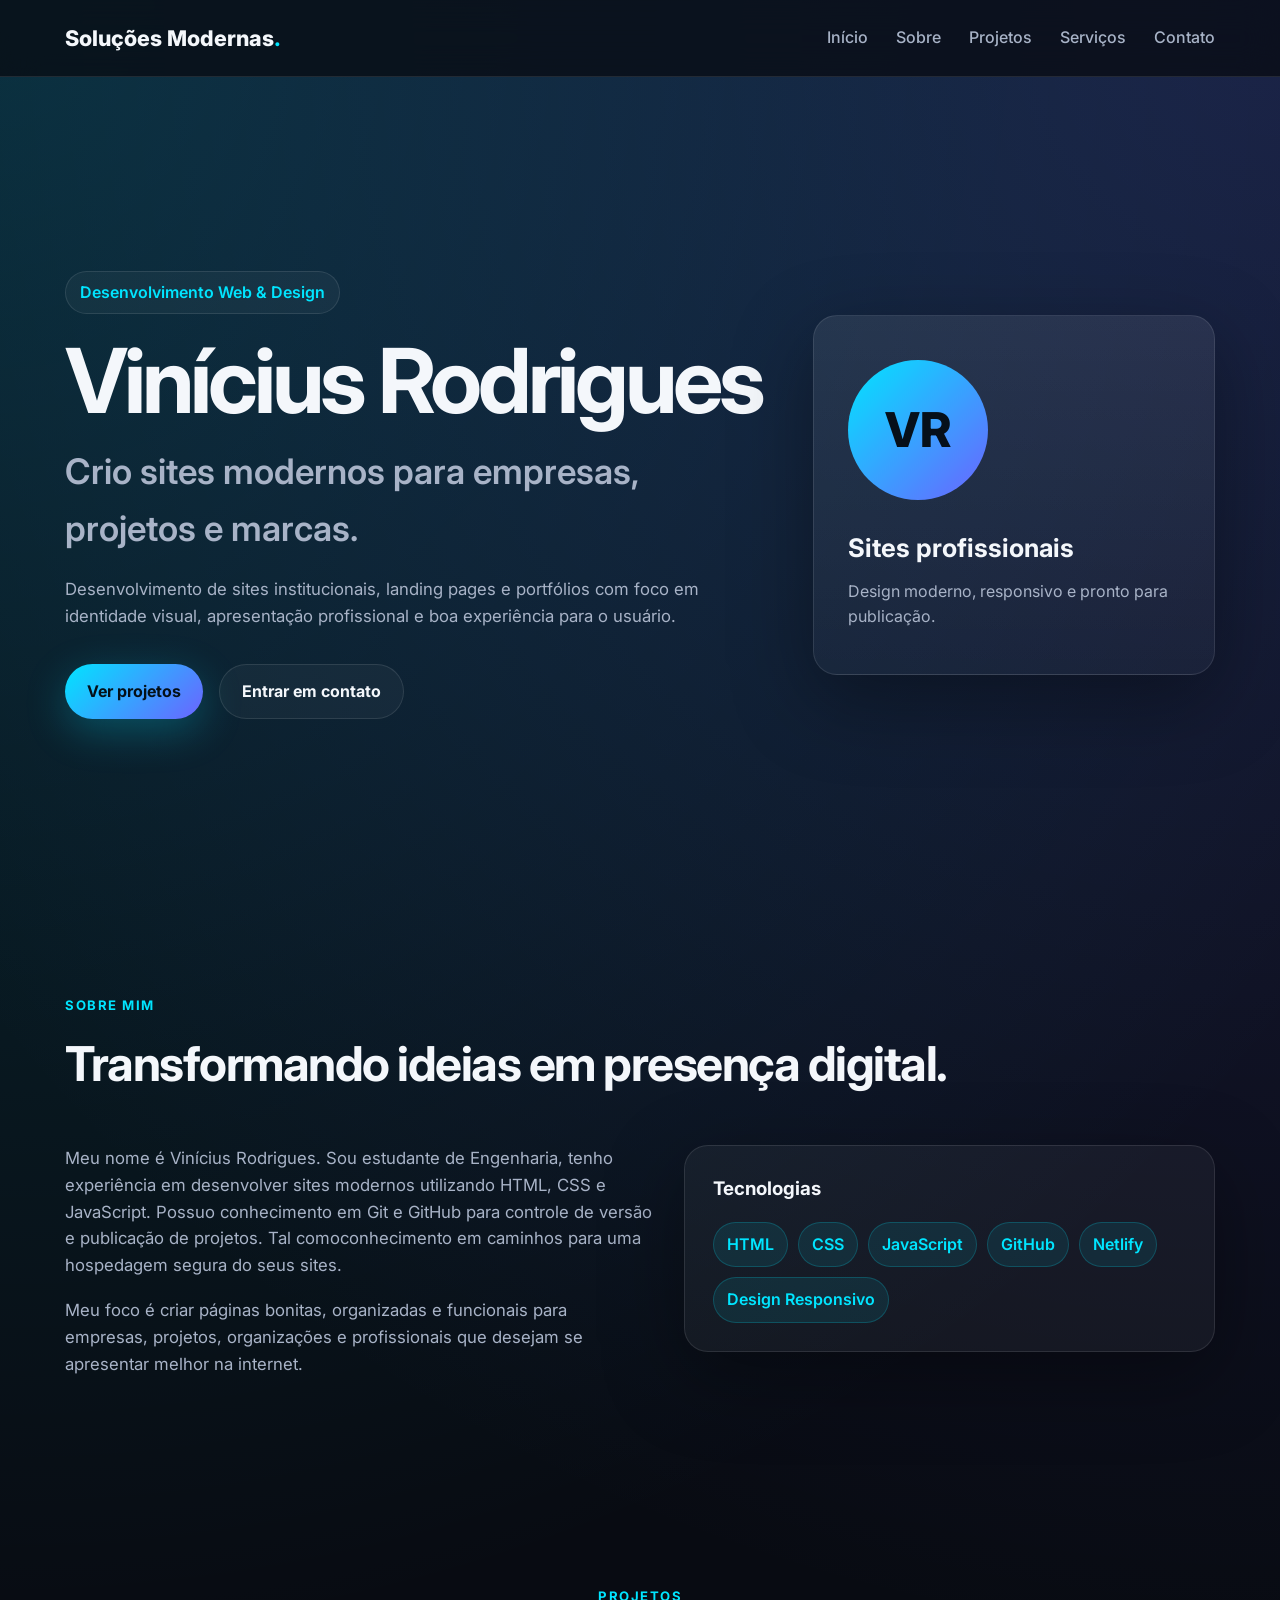
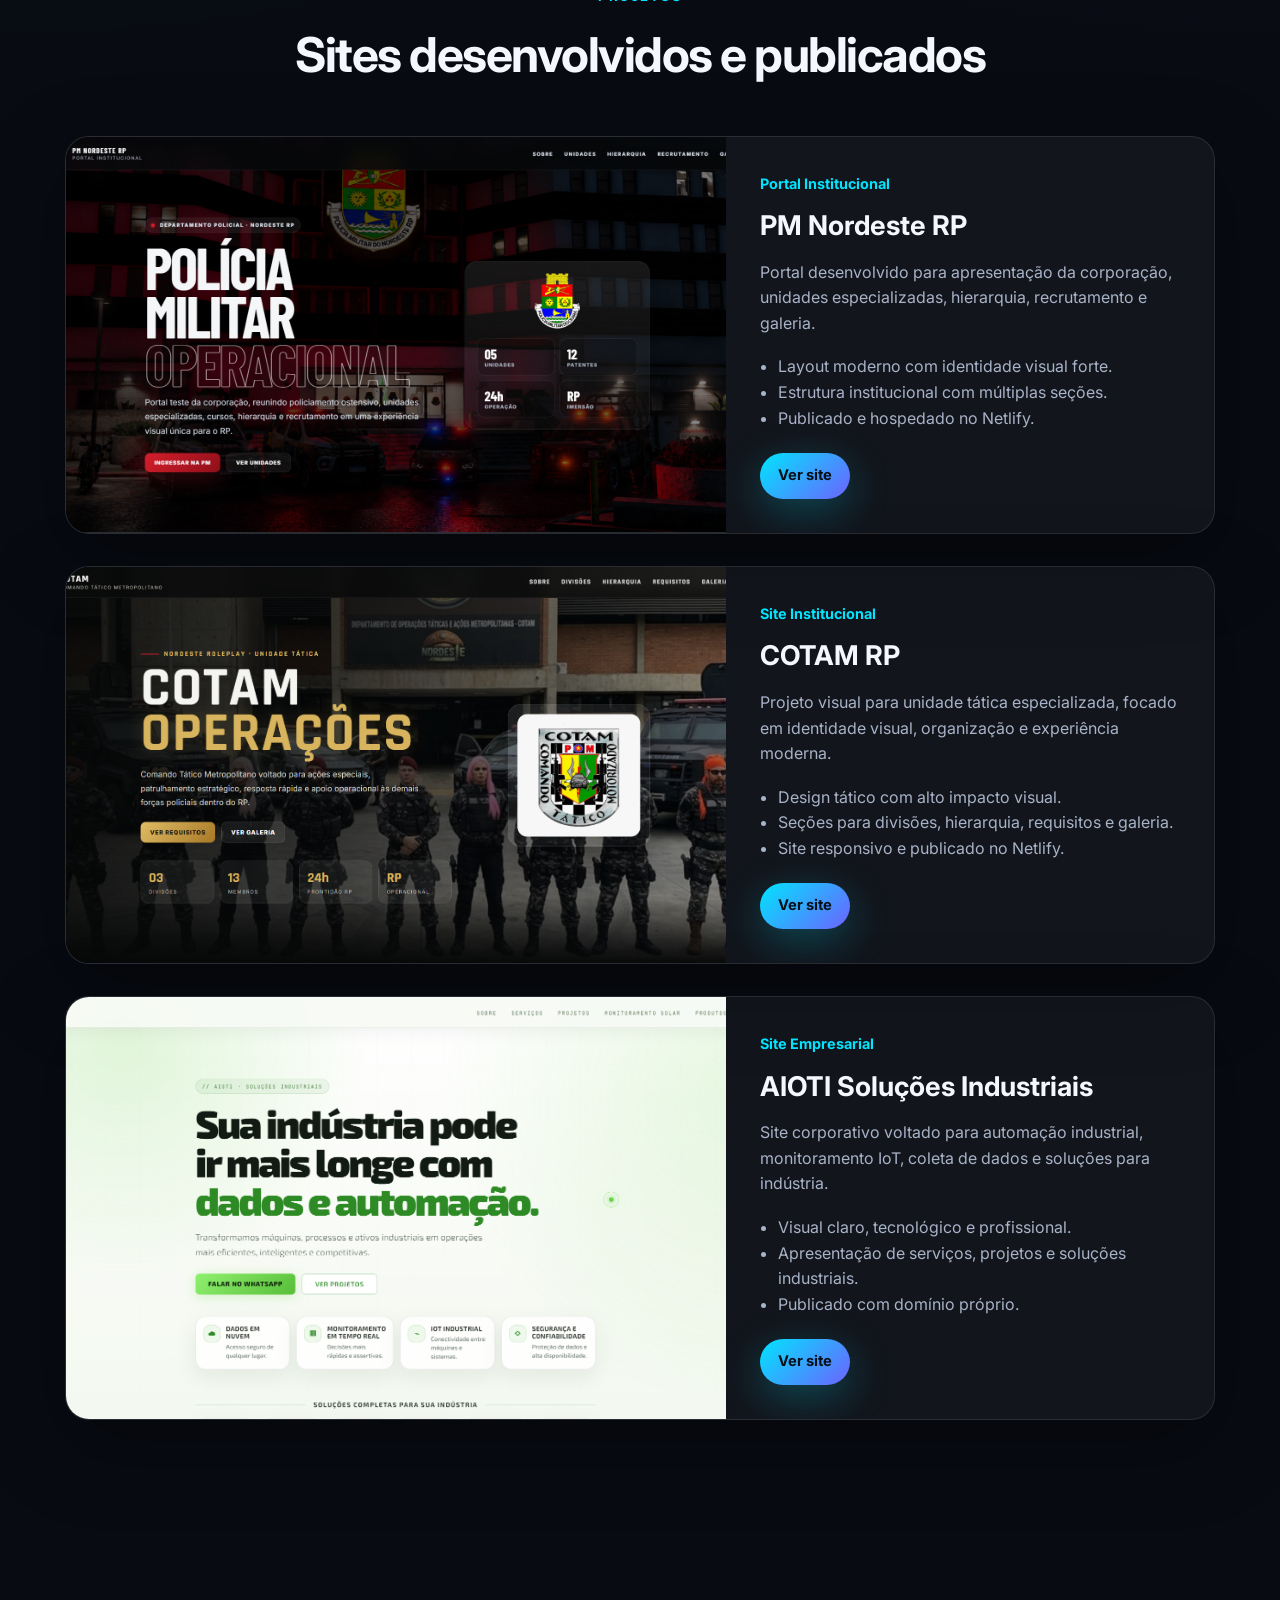
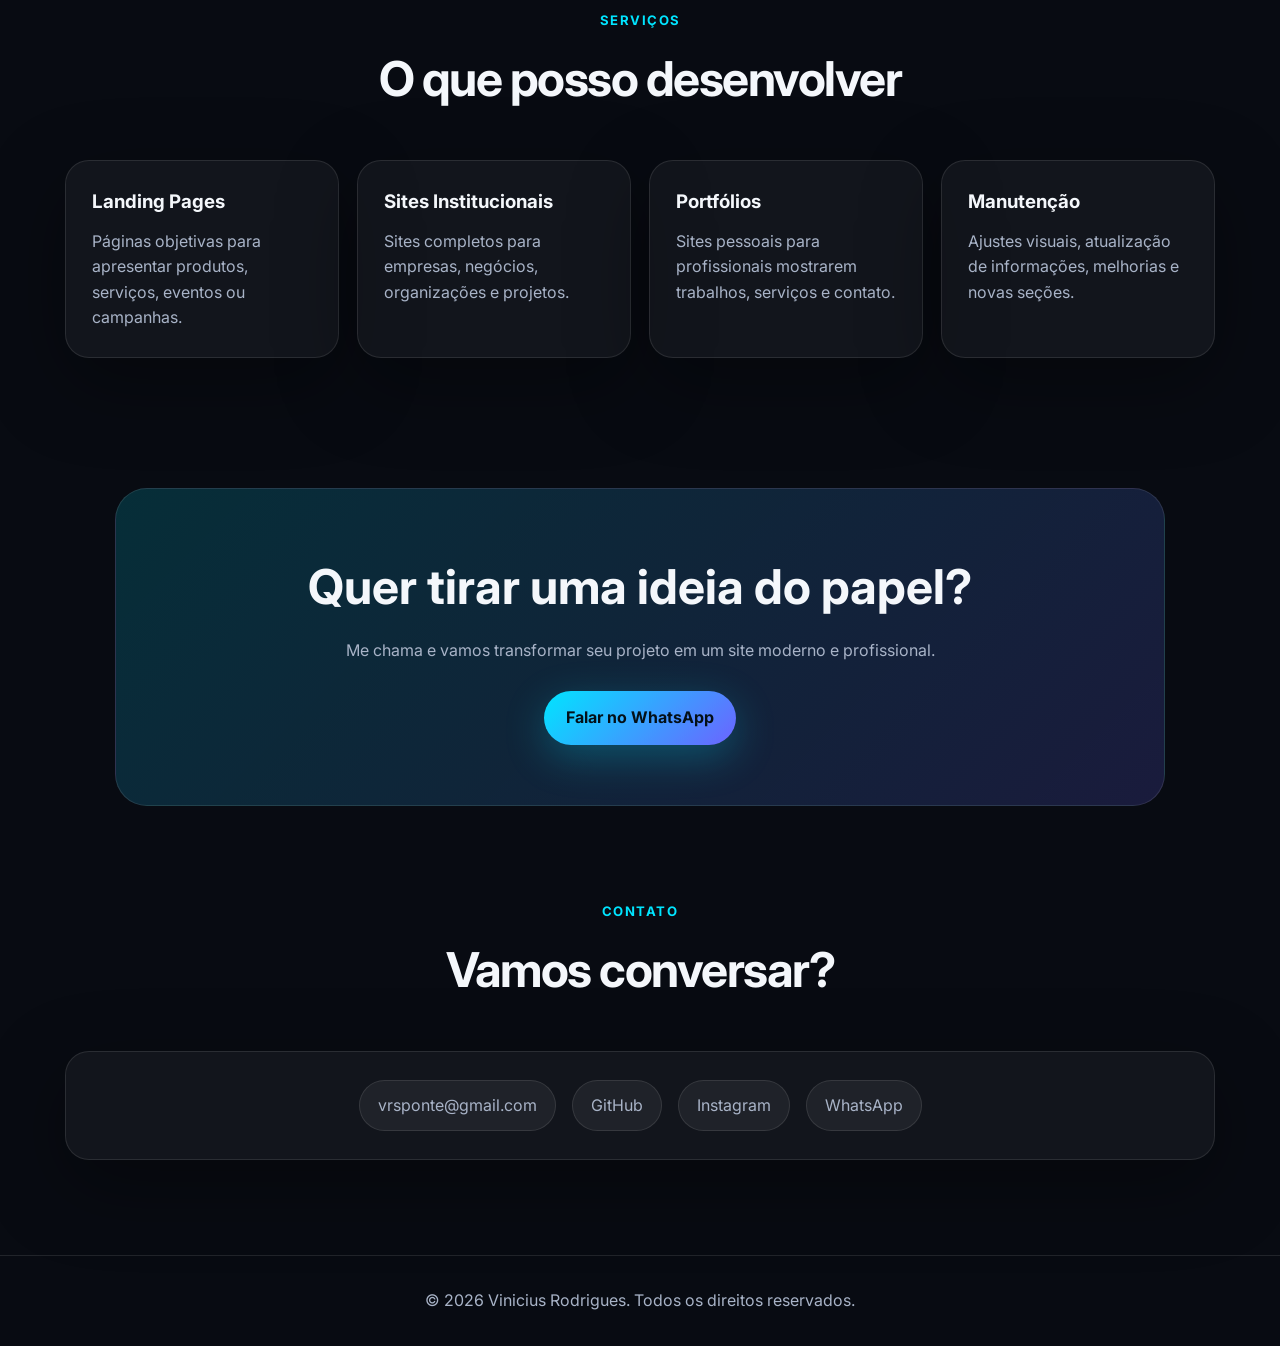
==== portfolio-vinicius-rodrigues-atualizado/index.html @ 07e00d99 "Cria portifólio inicial" ====
<!DOCTYPE html>
<html lang="pt-BR">
<head>
  <meta charset="UTF-8" />
  <meta name="viewport" content="width=device-width, initial-scale=1.0" />
  <title>Vinícius Rodrigues | Portfólio</title>
  <link rel="stylesheet" href="css/style.css" />
  <meta name="description" content="Portfólio de Vinícius Rodrigues - Criação de sites modernos, institucionais e landing pages." />
</head>
<body>
  <header class="header">
    <nav class="navbar">
      <a href="#" class="logo">Soluções Modernas<span>.</span></a>

      <button class="menu-btn" id="menuBtn" aria-label="Abrir menu">
        ☰
      </button>

      <ul class="nav-links" id="navLinks">
        <li><a href="#inicio">Início</a></li>
        <li><a href="#sobre">Sobre</a></li>
        <li><a href="#projetos">Projetos</a></li>
        <li><a href="#servicos">Serviços</a></li>
        <li><a href="#contato">Contato</a></li>
      </ul>
    </nav>
  </header>

  <main>
    <section class="hero" id="inicio">
      <div class="hero-content">
        <p class="tag">Desenvolvimento Web & Design</p>
        <h1>Vinícius Rodrigues</h1>
        <h2>Crio sites modernos para empresas, projetos e marcas.</h2>
        <p class="hero-text">
          Desenvolvimento de sites institucionais, landing pages e portfólios com foco em identidade visual,
          apresentação profissional e boa experiência para o usuário.
        </p>

        <div class="hero-buttons">
          <a href="#projetos" class="btn primary">Ver projetos</a>
          <a href="#contato" class="btn secondary">Entrar em contato</a>
        </div>
      </div>

      <div class="hero-card">
        <div class="profile-circle">VR</div>
        <h3>Sites profissionais</h3>
        <p>Design moderno, responsivo e pronto para publicação.</p>
      </div>
    </section>

    <section class="section about" id="sobre">
      <div class="section-title">
        <p>Sobre mim</p>
        <h2>Transformando ideias em presença digital.</h2>
      </div>

      <div class="about-grid">
        <div>
          <p>
            Meu nome é Vinícius Rodrigues. Sou estudante de Engenharia, tenho experiência em desenvolver
            sites modernos utilizando HTML, CSS e JavaScript. Possuo conhecimento em Git e GitHub para
            controle de versão e publicação de projetos. Tal comoconhecimento em caminhos para uma
            hospedagem segura do seus sites.
          </p>
          <p>
            Meu foco é criar páginas bonitas, organizadas e funcionais para empresas, projetos, organizações
            e profissionais que desejam se apresentar melhor na internet.
          </p>
        </div>

        <div class="skills-box">
          <h3>Tecnologias</h3>
          <div class="skills">
            <span>HTML</span>
            <span>CSS</span>
            <span>JavaScript</span>
            <span>GitHub</span>
            <span>Netlify</span>
            <span>Design Responsivo</span>
          </div>
        </div>
      </div>
    </section>

    <section class="section projects" id="projetos">
      <div class="section-title center">
        <p>Projetos</p>
        <h2>Sites desenvolvidos e publicados</h2>
      </div>

      <div class="projects-grid">
        <article class="project-card">
          <a href="https://pm-nrp.netlify.app" target="_blank" class="project-image-link" aria-label="Acessar PM Nordeste RP">
            <img src="assets/imagens/pm-nordeste-rp.png" alt="Screenshot do site PM Nordeste RP" class="project-image">
          </a>
          <div class="project-info">
            <span>Portal Institucional</span>
            <h3>PM Nordeste RP</h3>
            <p>
              Portal desenvolvido para apresentação da corporação, unidades especializadas, hierarquia,
              recrutamento e galeria.
            </p>
            <ul>
              <li>Layout moderno com identidade visual forte.</li>
              <li>Estrutura institucional com múltiplas seções.</li>
              <li>Publicado e hospedado no Netlify.</li>
            </ul>
            <div class="project-actions">
              <a href="https://pm-nrp.netlify.app" target="_blank" class="btn primary small">Ver site</a>
            </div>
          </div>
        </article>

        <article class="project-card">
          <a href="https://cotamnrp.netlify.app" target="_blank" class="project-image-link" aria-label="Acessar COTAM RP">
            <img src="assets/imagens/cotam-rp.png" alt="Screenshot do site COTAM RP" class="project-image">
          </a>
          <div class="project-info">
            <span>Site Institucional</span>
            <h3>COTAM RP</h3>
            <p>
              Projeto visual para unidade tática especializada, focado em identidade visual,
              organização e experiência moderna.
            </p>
            <ul>
              <li>Design tático com alto impacto visual.</li>
              <li>Seções para divisões, hierarquia, requisitos e galeria.</li>
              <li>Site responsivo e publicado no Netlify.</li>
            </ul>
            <div class="project-actions">
              <a href="https://cotamnrp.netlify.app" target="_blank" class="btn primary small">Ver site</a>
            </div>
          </div>
        </article>

        <article class="project-card">
          <a href="https://aiotisolucoes.com.br" target="_blank" class="project-image-link" aria-label="Acessar AIOTI Soluções Industriais">
            <img src="assets/imagens/aioti.png" alt="Screenshot do site AIOTI Soluções Industriais" class="project-image">
          </a>
          <div class="project-info">
            <span>Site Empresarial</span>
            <h3>AIOTI Soluções Industriais</h3>
            <p>
              Site corporativo voltado para automação industrial, monitoramento IoT, coleta de dados
              e soluções para indústria.
            </p>
            <ul>
              <li>Visual claro, tecnológico e profissional.</li>
              <li>Apresentação de serviços, projetos e soluções industriais.</li>
              <li>Publicado com domínio próprio.</li>
            </ul>
            <div class="project-actions">
              <a href="https://aiotisolucoes.com.br" target="_blank" class="btn primary small">Ver site</a>
            </div>
          </div>
        </article>
      </div>
    </section>

    <section class="section services" id="servicos">
      <div class="section-title center">
        <p>Serviços</p>
        <h2>O que posso desenvolver</h2>
      </div>

      <div class="services-grid">
        <div class="service-card">
          <h3>Landing Pages</h3>
          <p>Páginas objetivas para apresentar produtos, serviços, eventos ou campanhas.</p>
        </div>

        <div class="service-card">
          <h3>Sites Institucionais</h3>
          <p>Sites completos para empresas, negócios, organizações e projetos.</p>
        </div>

        <div class="service-card">
          <h3>Portfólios</h3>
          <p>Sites pessoais para profissionais mostrarem trabalhos, serviços e contato.</p>
        </div>

        <div class="service-card">
          <h3>Manutenção</h3>
          <p>Ajustes visuais, atualização de informações, melhorias e novas seções.</p>
        </div>
      </div>
    </section>

    <section class="cta">
      <h2>Quer tirar uma ideia do papel?</h2>
      <p>Me chama e vamos transformar seu projeto em um site moderno e profissional.</p>
      <a href="https://wa.me/5585999999999" class="btn primary" target="_blank">Falar no WhatsApp</a>
    </section>

    <section class="section contact" id="contato">
      <div class="section-title center">
        <p>Contato</p>
        <h2>Vamos conversar?</h2>
      </div>

      <div class="contact-box">
        <a href="mailto:vrsponte@gmail.com">vrsponte@gmail.com</a>
        <a href="https://github.com/Viniciusaioti06" target="_blank">GitHub</a>
        <a href="https://instagram.com/seuinstagram" target="_blank">Instagram</a>
        <a href="https://wa.me/5585999100100" target="_blank">WhatsApp</a>
      </div>
    </section>
  </main>

  <footer>
    <p>© 2026 Vinicius Rodrigues. Todos os direitos reservados.</p>
  </footer>

  <script src="js/script.js"></script>
</body>
</html>
---- portfolio-vinicius-rodrigues-atualizado/css/style.css ----
@import url('https://fonts.googleapis.com/css2?family=Inter:wght@400;500;600;700;800&display=swap');

:root {
  --bg: #080b12;
  --bg-soft: #0f1522;
  --card: #121a2a;
  --text: #f4f7fb;
  --muted: #a8b3c7;
  --line: rgba(255,255,255,0.10);
  --accent: #00e5ff;
  --accent-2: #6c63ff;
  --radius: 24px;
  --shadow: 0 25px 80px rgba(0,0,0,0.35);
}

* {
  margin: 0;
  padding: 0;
  box-sizing: border-box;
}

html { scroll-behavior: smooth; }

body {
  font-family: 'Inter', sans-serif;
  background:
    radial-gradient(circle at top left, rgba(0, 229, 255, 0.16), transparent 35%),
    radial-gradient(circle at top right, rgba(108, 99, 255, 0.20), transparent 35%),
    var(--bg);
  color: var(--text);
  line-height: 1.6;
}

a { color: inherit; text-decoration: none; }

.header {
  position: fixed;
  top: 0;
  width: 100%;
  z-index: 100;
  background: rgba(8, 11, 18, 0.75);
  backdrop-filter: blur(18px);
  border-bottom: 1px solid var(--line);
}

.navbar {
  width: min(1150px, 92%);
  margin: auto;
  height: 76px;
  display: flex;
  align-items: center;
  justify-content: space-between;
}

.logo { font-size: 1.35rem; font-weight: 800; }
.logo span { color: var(--accent); }

.nav-links {
  display: flex;
  list-style: none;
  gap: 28px;
}

.nav-links a {
  color: var(--muted);
  font-weight: 500;
  transition: 0.3s;
}

.nav-links a:hover { color: var(--accent); }

.menu-btn {
  display: none;
  background: none;
  color: white;
  border: none;
  font-size: 1.8rem;
  cursor: pointer;
}

.hero {
  min-height: 100vh;
  width: min(1150px, 92%);
  margin: auto;
  display: grid;
  grid-template-columns: 1.4fr 0.8fr;
  gap: 45px;
  align-items: center;
  padding-top: 90px;
}

.tag {
  display: inline-block;
  padding: 8px 14px;
  border: 1px solid var(--line);
  border-radius: 999px;
  color: var(--accent);
  background: rgba(255,255,255,0.04);
  margin-bottom: 24px;
  font-weight: 600;
}

.hero h1 {
  font-size: clamp(3rem, 7vw, 5.8rem);
  line-height: 0.95;
  letter-spacing: -4px;
  margin-bottom: 20px;
}

.hero h2 {
  font-size: clamp(1.5rem, 3vw, 2.2rem);
  color: var(--muted);
  font-weight: 600;
  max-width: 760px;
  margin-bottom: 20px;
}

.hero-text {
  color: var(--muted);
  max-width: 690px;
  font-size: 1.05rem;
}

.hero-buttons {
  display: flex;
  gap: 16px;
  margin-top: 34px;
  flex-wrap: wrap;
}

.btn {
  padding: 14px 22px;
  border-radius: 999px;
  font-weight: 700;
  transition: transform 0.3s, box-shadow 0.3s;
  display: inline-flex;
  align-items: center;
  justify-content: center;
}

.btn:hover { transform: translateY(-3px); }

.primary {
  background: linear-gradient(135deg, var(--accent), var(--accent-2));
  color: #041018;
  box-shadow: 0 12px 40px rgba(0, 229, 255, 0.25);
}

.secondary {
  border: 1px solid var(--line);
  color: var(--text);
  background: rgba(255,255,255,0.04);
}

.small {
  padding: 11px 18px;
  font-size: 0.92rem;
}

.hero-card {
  background: linear-gradient(180deg, rgba(255,255,255,0.08), rgba(255,255,255,0.03));
  border: 1px solid var(--line);
  border-radius: var(--radius);
  padding: 34px;
  box-shadow: var(--shadow);
  min-height: 360px;
  display: flex;
  flex-direction: column;
  justify-content: center;
}

.profile-circle {
  width: 140px;
  height: 140px;
  border-radius: 50%;
  background: linear-gradient(135deg, var(--accent), var(--accent-2));
  display: grid;
  place-items: center;
  font-size: 3rem;
  font-weight: 800;
  color: #06101a;
  margin-bottom: 28px;
}

.hero-card h3 { font-size: 1.6rem; margin-bottom: 10px; }
.hero-card p { color: var(--muted); }

.section {
  width: min(1150px, 92%);
  margin: auto;
  padding: 95px 0;
}

.section-title { margin-bottom: 42px; }
.section-title.center { text-align: center; }

.section-title p {
  color: var(--accent);
  font-weight: 700;
  text-transform: uppercase;
  letter-spacing: 1.5px;
  font-size: 0.82rem;
  margin-bottom: 10px;
}

.section-title h2 {
  font-size: clamp(2rem, 4vw, 3rem);
  letter-spacing: -1.5px;
}

.about-grid {
  display: grid;
  grid-template-columns: 1fr 0.9fr;
  gap: 30px;
  align-items: start;
}

.about-grid p {
  color: var(--muted);
  font-size: 1.05rem;
  margin-bottom: 18px;
}

.skills-box,
.service-card,
.project-card,
.contact-box {
  background: rgba(255,255,255,0.045);
  border: 1px solid var(--line);
  border-radius: var(--radius);
  box-shadow: var(--shadow);
}

.skills-box { padding: 28px; }
.skills-box h3 { margin-bottom: 18px; }

.skills {
  display: flex;
  flex-wrap: wrap;
  gap: 10px;
}

.skills span {
  background: rgba(0, 229, 255, 0.09);
  color: var(--accent);
  border: 1px solid rgba(0, 229, 255, 0.20);
  border-radius: 999px;
  padding: 9px 13px;
  font-weight: 600;
}

.projects-grid {
  display: grid;
  gap: 32px;
}

.project-card {
  overflow: hidden;
  display: grid;
  grid-template-columns: 1.15fr 0.85fr;
}

.project-image-link {
  min-height: 340px;
  overflow: hidden;
  background: #0b0f19;
  display: block;
}

.project-image {
  width: 100%;
  height: 100%;
  min-height: 340px;
  object-fit: cover;
  object-position: top center;
  display: block;
  transition: transform 0.5s ease, filter 0.5s ease;
}

.project-image-link:hover .project-image {
  transform: scale(1.04);
  filter: brightness(1.08);
}

.project-info { padding: 34px; }

.project-info span {
  color: var(--accent);
  font-weight: 700;
  font-size: 0.9rem;
}

.project-info h3 {
  font-size: 1.7rem;
  margin: 8px 0 12px;
}

.project-info p,
.project-info li {
  color: var(--muted);
}

.project-info ul {
  margin: 18px 0 22px;
  padding-left: 18px;
}

.project-actions {
  display: flex;
  gap: 12px;
  flex-wrap: wrap;
}

.services-grid {
  display: grid;
  grid-template-columns: repeat(4, 1fr);
  gap: 18px;
}

.service-card {
  padding: 26px;
  transition: 0.3s;
}

.service-card:hover {
  transform: translateY(-6px);
  border-color: rgba(0, 229, 255, 0.35);
}

.service-card h3 { margin-bottom: 12px; }
.service-card p { color: var(--muted); }

.cta {
  width: min(1050px, 92%);
  margin: 35px auto 0;
  padding: 60px 28px;
  border-radius: 32px;
  text-align: center;
  background: linear-gradient(135deg, rgba(0,229,255,0.16), rgba(108,99,255,0.18));
  border: 1px solid var(--line);
}

.cta h2 {
  font-size: clamp(2rem, 4vw, 3rem);
  margin-bottom: 12px;
}

.cta p {
  color: var(--muted);
  margin-bottom: 28px;
}

.contact-box {
  padding: 28px;
  display: flex;
  justify-content: center;
  gap: 16px;
  flex-wrap: wrap;
}

.contact-box a {
  padding: 12px 18px;
  background: rgba(255,255,255,0.06);
  border-radius: 999px;
  border: 1px solid var(--line);
  color: var(--muted);
  transition: 0.3s;
}

.contact-box a:hover {
  color: var(--accent);
  transform: translateY(-3px);
}

footer {
  text-align: center;
  padding: 32px;
  color: var(--muted);
  border-top: 1px solid var(--line);
}

@media (max-width: 900px) {
  .menu-btn { display: block; }

  .nav-links {
    position: absolute;
    top: 76px;
    right: 4%;
    width: 230px;
    padding: 22px;
    border-radius: 18px;
    background: #101624;
    border: 1px solid var(--line);
    display: none;
    flex-direction: column;
    gap: 16px;
  }

  .nav-links.active { display: flex; }

  .hero,
  .about-grid,
  .project-card {
    grid-template-columns: 1fr;
  }

  .hero { padding-top: 125px; }

  .hero-card { min-height: auto; }

  .services-grid {
    grid-template-columns: repeat(2, 1fr);
  }

  .project-image-link,
  .project-image {
    min-height: 260px;
  }
}

@media (max-width: 600px) {
  .hero h1 { letter-spacing: -2px; }

  .services-grid {
    grid-template-columns: 1fr;
  }

  .project-info {
    padding: 24px;
  }

  .project-image-link,
  .project-image {
    min-height: 220px;
  }
}
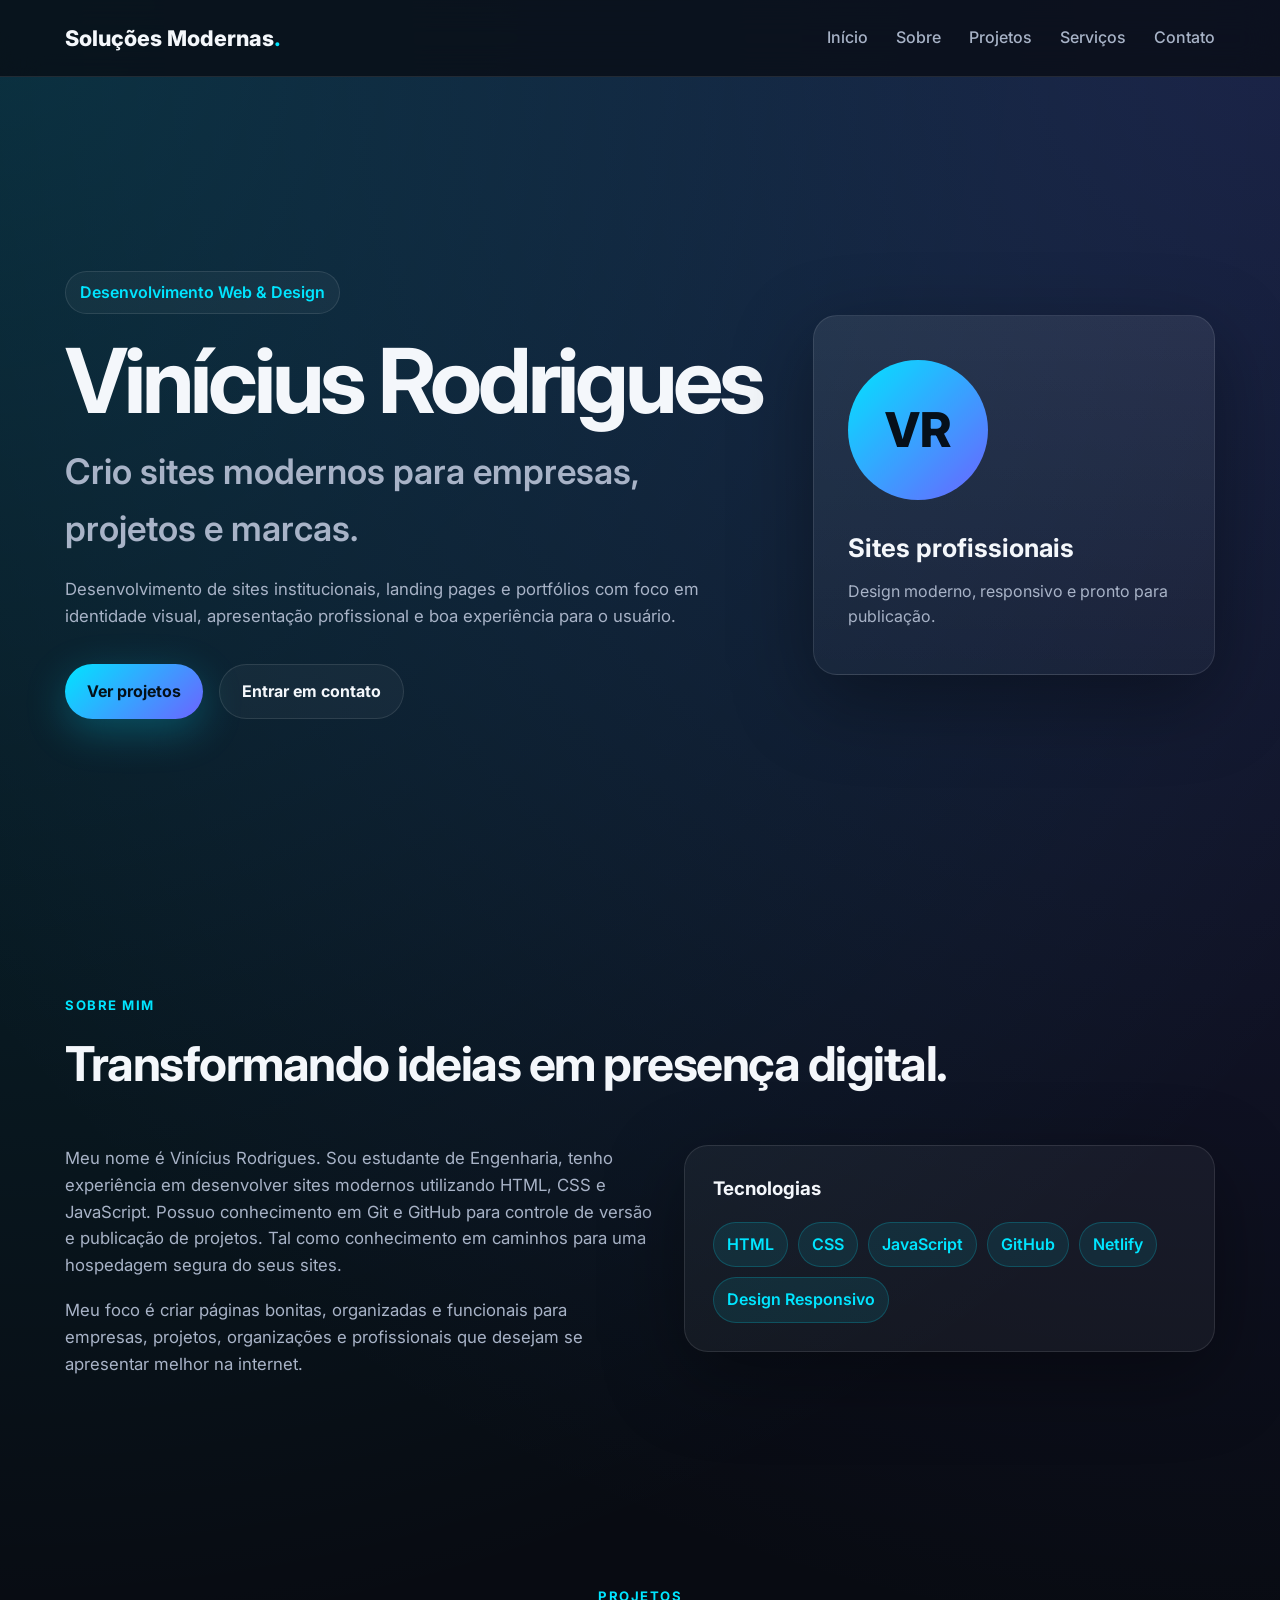
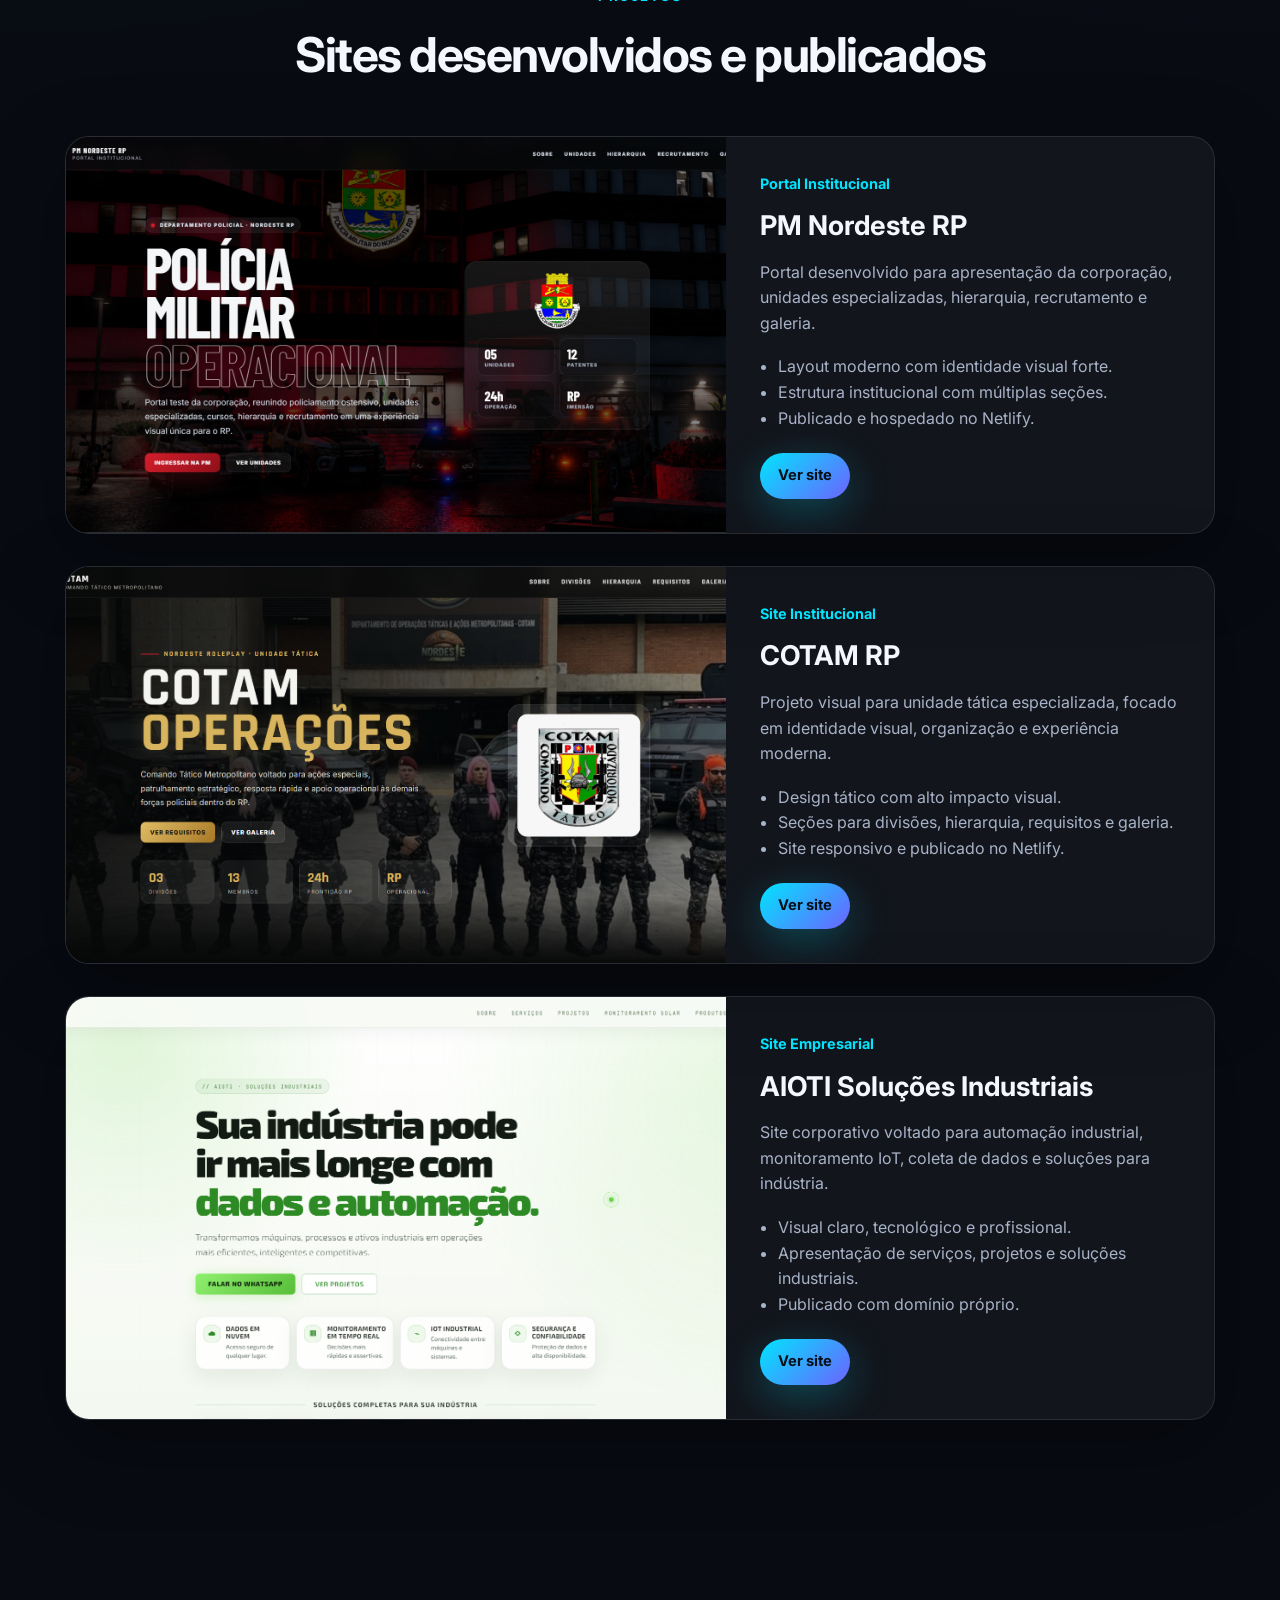
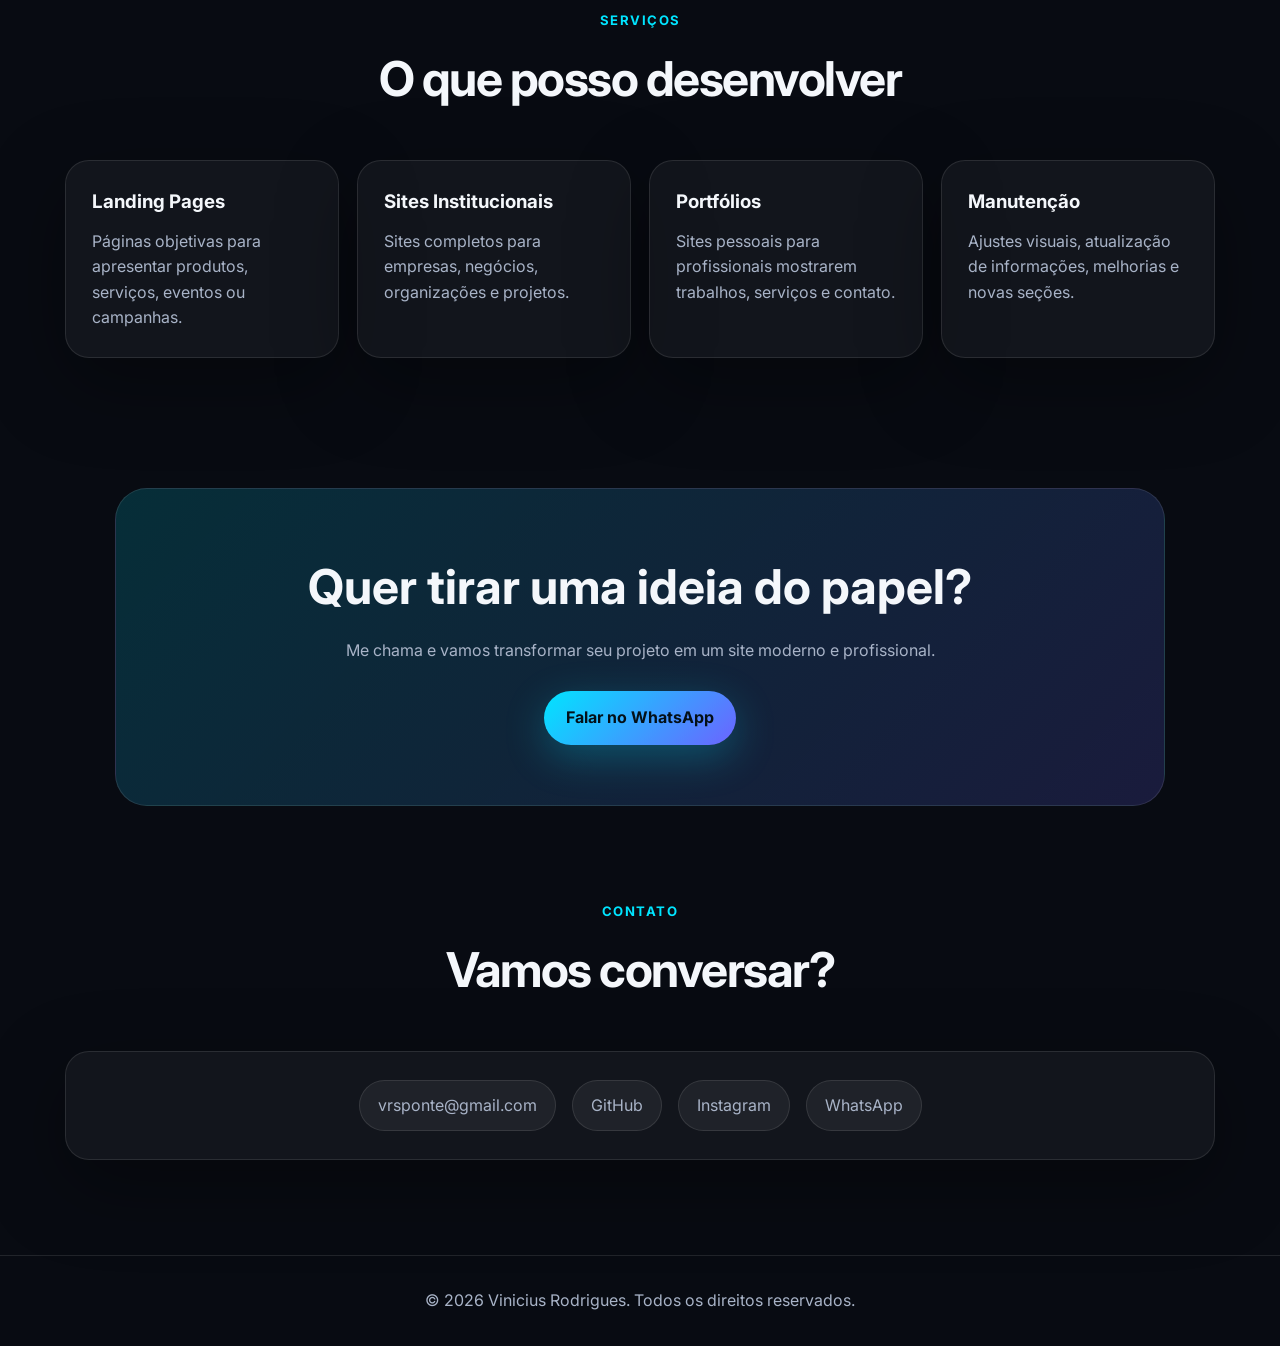
==== commit c80aa170: "Atualizar o index.html" ====
--- a/portfolio-vinicius-rodrigues-atualizado/index.html
+++ b/portfolio-vinicius-rodrigues-atualizado/index.html
@@ -61,7 +61,7 @@
           <p>
             Meu nome é Vinícius Rodrigues. Sou estudante de Engenharia, tenho experiência em desenvolver
             sites modernos utilizando HTML, CSS e JavaScript. Possuo conhecimento em Git e GitHub para
-            controle de versão e publicação de projetos. Tal comoconhecimento em caminhos para uma
+            controle de versão e publicação de projetos. Tal como conhecimento em caminhos para uma
             hospedagem segura do seus sites.
           </p>
           <p>
@@ -191,7 +191,7 @@
     <section class="cta">
       <h2>Quer tirar uma ideia do papel?</h2>
       <p>Me chama e vamos transformar seu projeto em um site moderno e profissional.</p>
-      <a href="https://wa.me/5585999999999" class="btn primary" target="_blank">Falar no WhatsApp</a>
+      <a href="https://wa.me/5585999100100" class="btn primary" target="_blank">Falar no WhatsApp</a>
     </section>
 
     <section class="section contact" id="contato">
